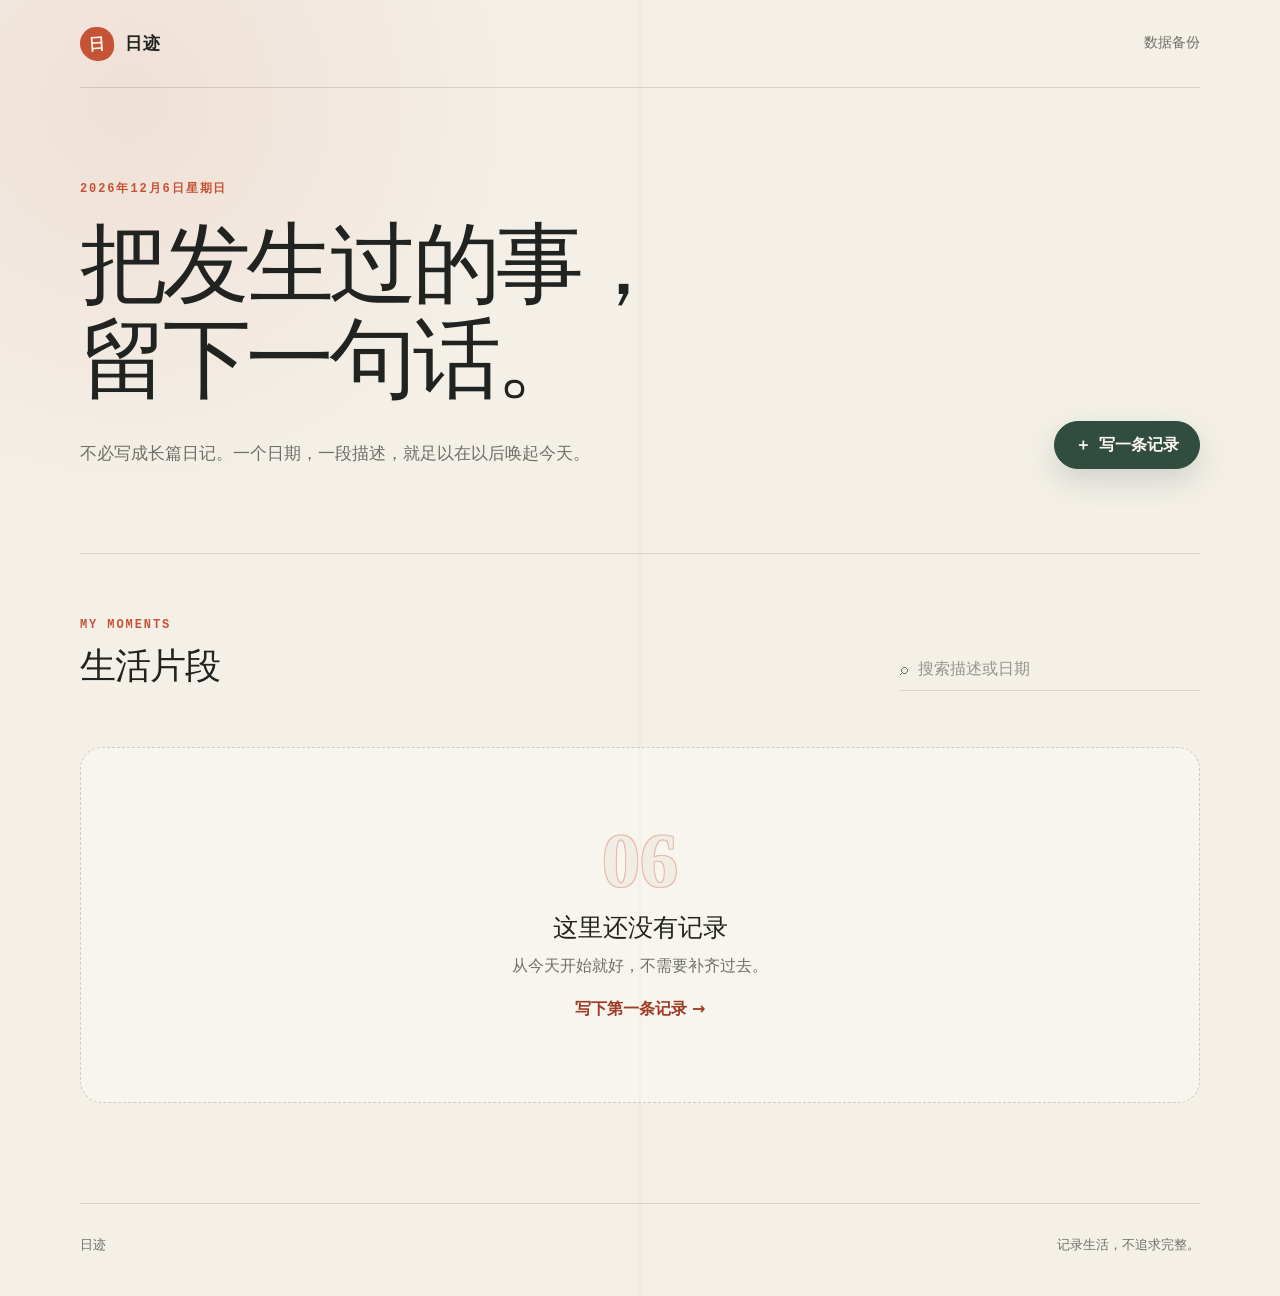
==== index.html @ 6a1df158 "Add files via upload" ====
<!doctype html>
<html lang="zh-CN">
  <head>
    <meta charset="UTF-8" />
    <meta name="viewport" content="width=device-width, initial-scale=1.0" />
    <meta
      name="description"
      content="日迹——一个简洁、私人的本地生活记录网页。"
    />
    <title>日迹 · 生活记录</title>
    <link rel="stylesheet" href="./styles.css" />
  </head>
  <body>
    <div class="page-shell">
      <header class="site-header">
        <a class="brand" href="#" aria-label="返回顶部">
          <span class="brand-mark" aria-hidden="true">日</span>
          <span>日迹</span>
        </a>

        <button
          class="quiet-button"
          id="backupButton"
          type="button"
          aria-expanded="false"
          aria-controls="backupPanel"
        >
          数据备份
        </button>
      </header>

      <main>
        <section class="hero" aria-labelledby="pageTitle">
          <div>
            <p class="eyebrow" id="todayLabel"></p>
            <h1 id="pageTitle">把发生过的事，<br />留下一句话。</h1>
            <p class="hero-copy">
              不必写成长篇日记。一个日期，一段描述，就足以在以后唤起今天。
            </p>
          </div>

          <button class="primary-button" id="openComposerButton" type="button">
            <span aria-hidden="true">＋</span>
            写一条记录
          </button>
        </section>

        <section
          class="backup-panel"
          id="backupPanel"
          aria-label="数据备份"
          hidden
        >
          <div>
            <strong>记录只保存在这个浏览器中</strong>
            <p>建议偶尔导出备份。以后换电脑时，可以再导入回来。</p>
          </div>
          <div class="backup-actions">
            <button class="secondary-button" id="exportButton" type="button">
              导出备份
            </button>
            <button class="secondary-button" id="importButton" type="button">
              导入备份
            </button>
            <input
              id="importInput"
              type="file"
              accept="application/json,.json"
              hidden
            />
          </div>
        </section>

        <section class="records-section" aria-labelledby="recordsTitle">
          <div class="section-heading">
            <div>
              <p class="section-kicker">MY MOMENTS</p>
              <h2 id="recordsTitle">生活片段</h2>
            </div>

            <label class="search-box">
              <span class="visually-hidden">搜索记录</span>
              <span aria-hidden="true">⌕</span>
              <input
                id="searchInput"
                type="search"
                placeholder="搜索描述或日期"
                autocomplete="off"
              />
            </label>
          </div>

          <div id="recordsList" aria-live="polite"></div>

          <div class="empty-state" id="emptyState" hidden>
            <span class="empty-date" id="emptyDate" aria-hidden="true"></span>
            <h3>这里还没有记录</h3>
            <p>从今天开始就好，不需要补齐过去。</p>
            <button
              class="text-button"
              id="emptyComposerButton"
              type="button"
            >
              写下第一条记录 →
            </button>
          </div>

          <div class="empty-state compact" id="searchEmptyState" hidden>
            <h3>没有找到相关记录</h3>
            <p>换一个关键词试试看。</p>
          </div>
        </section>
      </main>

      <footer>
        <span>日迹</span>
        <span>记录生活，不追求完整。</span>
      </footer>
    </div>

    <dialog class="composer" id="composerDialog">
      <form class="composer-card" id="recordForm">
        <div class="composer-heading">
          <div>
            <p class="section-kicker">A NEW MOMENT</p>
            <h2 id="composerTitle">写一条记录</h2>
          </div>
          <button
            class="icon-button"
            id="closeComposerButton"
            type="button"
            aria-label="关闭"
          >
            ×
          </button>
        </div>

        <input id="recordId" type="hidden" />

        <label class="field">
          <span>日期</span>
          <input id="recordDate" type="date" required />
        </label>

        <label class="field">
          <span>简单描述</span>
          <textarea
            id="recordDescription"
            rows="6"
            maxlength="1000"
            placeholder="今天去了哪里，做了什么？"
            required
          ></textarea>
          <small><span id="characterCount">0</span> / 1000</small>
        </label>

        <div class="composer-actions">
          <button
            class="secondary-button danger-button"
            id="deleteButton"
            type="button"
            hidden
          >
            删除
          </button>
          <div class="composer-actions-right">
            <button
              class="secondary-button"
              id="cancelButton"
              type="button"
            >
              取消
            </button>
            <button class="primary-button" type="submit">保存记录</button>
          </div>
        </div>
      </form>
    </dialog>

    <div class="toast" id="toast" role="status" aria-live="polite"></div>

    <script src="./app.js"></script>
  </body>
</html>
---- styles.css ----
:root {
  color-scheme: light;
  --paper: #f4f0e8;
  --paper-deep: #e8e0d3;
  --ink: #20231f;
  --muted: #6d7068;
  --line: rgba(32, 35, 31, 0.14);
  --card: rgba(255, 253, 248, 0.72);
  --accent: #c65335;
  --accent-dark: #9e3b25;
  --green: #304d40;
  --shadow: 0 24px 70px rgba(55, 43, 28, 0.12);
  font-family:
    "Noto Sans SC", "Microsoft YaHei", "PingFang SC", system-ui, sans-serif;
}

* {
  box-sizing: border-box;
}

html {
  scroll-behavior: smooth;
}

body {
  min-width: 320px;
  margin: 0;
  color: var(--ink);
  background:
    radial-gradient(circle at 10% 8%, rgba(198, 83, 53, 0.1), transparent 26rem),
    linear-gradient(90deg, transparent 49.8%, rgba(32, 35, 31, 0.035) 50%, transparent 50.2%),
    var(--paper);
}

button,
input,
textarea {
  font: inherit;
}

button {
  color: inherit;
}

button,
a {
  -webkit-tap-highlight-color: transparent;
}

.page-shell {
  width: min(1120px, calc(100% - 48px));
  min-height: 100vh;
  margin: 0 auto;
}

.site-header {
  display: flex;
  align-items: center;
  justify-content: space-between;
  min-height: 88px;
  border-bottom: 1px solid var(--line);
}

.brand {
  display: inline-flex;
  align-items: center;
  gap: 11px;
  color: var(--ink);
  font-size: 17px;
  font-weight: 720;
  letter-spacing: 0.08em;
  text-decoration: none;
}

.brand-mark {
  display: grid;
  width: 34px;
  height: 34px;
  place-items: center;
  color: #fff8ed;
  background: var(--accent);
  border-radius: 50% 50% 45% 55%;
  font-family: "Noto Serif SC", "Songti SC", serif;
  font-size: 16px;
  transform: rotate(-4deg);
}

.quiet-button,
.text-button,
.icon-button {
  padding: 0;
  border: 0;
  background: transparent;
  cursor: pointer;
}

.quiet-button {
  padding: 9px 0;
  color: var(--muted);
  border-bottom: 1px solid transparent;
  font-size: 14px;
}

.quiet-button:hover,
.quiet-button[aria-expanded="true"] {
  color: var(--ink);
  border-bottom-color: var(--ink);
}

.hero {
  display: grid;
  grid-template-columns: minmax(0, 1fr) auto;
  gap: 48px;
  align-items: end;
  padding: 92px 0 84px;
}

.eyebrow,
.section-kicker {
  margin: 0 0 20px;
  color: var(--accent);
  font-family: ui-monospace, SFMono-Regular, Menlo, Consolas, monospace;
  font-size: 12px;
  font-weight: 700;
  letter-spacing: 0.16em;
  text-transform: uppercase;
}

.hero h1 {
  max-width: 790px;
  margin: 0;
  font-family: "Noto Serif SC", "Songti SC", STSong, serif;
  font-size: clamp(48px, 8vw, 88px);
  font-weight: 500;
  letter-spacing: -0.055em;
  line-height: 1.08;
}

.hero-copy {
  max-width: 560px;
  margin: 30px 0 0;
  color: var(--muted);
  font-size: 17px;
  line-height: 1.9;
}

.primary-button,
.secondary-button {
  display: inline-flex;
  align-items: center;
  justify-content: center;
  min-height: 48px;
  padding: 0 20px;
  border-radius: 999px;
  cursor: pointer;
  transition:
    transform 160ms ease,
    background-color 160ms ease,
    border-color 160ms ease;
}

.primary-button {
  gap: 8px;
  color: #fff9f1;
  background: var(--green);
  border: 1px solid var(--green);
  box-shadow: 0 12px 30px rgba(48, 77, 64, 0.18);
  font-weight: 650;
}

.primary-button:hover {
  background: #223d31;
  transform: translateY(-2px);
}

.secondary-button {
  color: var(--ink);
  background: transparent;
  border: 1px solid var(--line);
}

.secondary-button:hover {
  background: rgba(255, 255, 255, 0.44);
  border-color: rgba(32, 35, 31, 0.32);
}

.backup-panel {
  display: flex;
  align-items: center;
  justify-content: space-between;
  gap: 28px;
  padding: 24px 28px;
  margin: -34px 0 64px;
  background: rgba(232, 224, 211, 0.62);
  border: 1px solid var(--line);
  border-radius: 18px;
}

.backup-panel[hidden] {
  display: none;
}

.backup-panel strong {
  font-family: "Noto Serif SC", "Songti SC", serif;
  font-size: 18px;
}

.backup-panel p {
  margin: 7px 0 0;
  color: var(--muted);
  font-size: 14px;
  line-height: 1.6;
}

.backup-actions {
  display: flex;
  flex: 0 0 auto;
  gap: 10px;
}

.records-section {
  padding: 64px 0 100px;
  border-top: 1px solid var(--line);
}

.section-heading {
  display: flex;
  align-items: end;
  justify-content: space-between;
  gap: 28px;
  margin-bottom: 56px;
}

.section-heading .section-kicker,
.composer-heading .section-kicker {
  margin-bottom: 10px;
}

.section-heading h2,
.composer-heading h2 {
  margin: 0;
  font-family: "Noto Serif SC", "Songti SC", serif;
  font-size: 36px;
  font-weight: 550;
  letter-spacing: -0.03em;
}

.search-box {
  display: flex;
  align-items: center;
  gap: 10px;
  width: min(300px, 100%);
  padding: 12px 0;
  color: var(--muted);
  border-bottom: 1px solid var(--line);
}

.search-box:focus-within {
  color: var(--accent);
  border-bottom-color: var(--accent);
}

.search-box input {
  width: 100%;
  padding: 0;
  color: var(--ink);
  background: transparent;
  border: 0;
  outline: none;
}

.search-box input::placeholder {
  color: #92948d;
}

.month-group {
  display: grid;
  grid-template-columns: 160px minmax(0, 1fr);
  gap: 38px;
  margin-bottom: 58px;
}

.month-label {
  position: sticky;
  top: 28px;
  align-self: start;
  padding-top: 4px;
}

.month-label strong {
  display: block;
  font-family: "Noto Serif SC", "Songti SC", serif;
  font-size: 28px;
  font-weight: 550;
}

.month-label span {
  display: block;
  margin-top: 8px;
  color: var(--muted);
  font-family: ui-monospace, SFMono-Regular, Menlo, Consolas, monospace;
  font-size: 12px;
  letter-spacing: 0.08em;
}

.month-records {
  position: relative;
  display: grid;
  gap: 14px;
}

.month-records::before {
  position: absolute;
  top: 18px;
  bottom: 18px;
  left: 51px;
  width: 1px;
  background: var(--line);
  content: "";
}

.record-card {
  position: relative;
  display: grid;
  grid-template-columns: 104px minmax(0, 1fr) auto;
  gap: 24px;
  align-items: start;
  min-height: 112px;
  padding: 24px 26px 24px 0;
  background: var(--card);
  border: 1px solid rgba(32, 35, 31, 0.08);
  border-radius: 2px 18px 18px 2px;
  box-shadow: 0 8px 30px rgba(55, 43, 28, 0.04);
  transition:
    transform 180ms ease,
    box-shadow 180ms ease,
    background-color 180ms ease;
}

.record-card:hover {
  background: rgba(255, 253, 248, 0.94);
  box-shadow: 0 16px 44px rgba(55, 43, 28, 0.08);
  transform: translateX(4px);
}

.record-date {
  position: relative;
  z-index: 1;
  display: flex;
  flex-direction: column;
  align-items: center;
  justify-content: center;
  min-height: 64px;
  background: var(--card);
}

.record-date strong {
  font-family: "Noto Serif SC", "Songti SC", serif;
  font-size: 34px;
  font-weight: 500;
  line-height: 1;
}

.record-date span {
  margin-top: 7px;
  color: var(--muted);
  font-size: 12px;
}

.record-description {
  padding-top: 5px;
  white-space: pre-wrap;
  overflow-wrap: anywhere;
  font-size: 16px;
  line-height: 1.85;
}

.edit-button {
  padding: 7px 0;
  color: var(--muted);
  border: 0;
  border-bottom: 1px solid transparent;
  background: transparent;
  cursor: pointer;
  font-size: 13px;
}

.edit-button:hover {
  color: var(--accent);
  border-bottom-color: var(--accent);
}

.empty-state {
  padding: 82px 24px;
  text-align: center;
  background: rgba(255, 253, 248, 0.4);
  border: 1px dashed rgba(32, 35, 31, 0.2);
  border-radius: 22px;
}

.empty-state[hidden] {
  display: none;
}

.empty-state.compact {
  padding: 56px 24px;
}

.empty-date {
  display: block;
  margin-bottom: 20px;
  color: var(--paper-deep);
  font-family: "Noto Serif SC", "Songti SC", serif;
  font-size: 76px;
  font-weight: 700;
  line-height: 0.8;
  text-shadow:
    -1px -1px 0 var(--accent),
    1px -1px 0 var(--accent),
    -1px 1px 0 var(--accent),
    1px 1px 0 var(--accent);
  opacity: 0.35;
}

.empty-state h3 {
  margin: 0;
  font-family: "Noto Serif SC", "Songti SC", serif;
  font-size: 25px;
  font-weight: 550;
}

.empty-state p {
  margin: 12px 0 22px;
  color: var(--muted);
}

.text-button {
  color: var(--accent-dark);
  font-weight: 650;
}

footer {
  display: flex;
  justify-content: space-between;
  gap: 20px;
  padding: 32px 0 42px;
  color: var(--muted);
  border-top: 1px solid var(--line);
  font-size: 13px;
}

.composer {
  width: min(620px, calc(100% - 32px));
  max-height: min(760px, calc(100vh - 32px));
  padding: 0;
  overflow: auto;
  background: transparent;
  border: 0;
}

.composer::backdrop {
  background: rgba(27, 29, 25, 0.48);
  backdrop-filter: blur(6px);
}

.composer-card {
  padding: 34px;
  background: #fbf8f1;
  border: 1px solid rgba(255, 255, 255, 0.45);
  border-radius: 24px;
  box-shadow: var(--shadow);
}

.composer-heading {
  display: flex;
  align-items: start;
  justify-content: space-between;
  gap: 20px;
  margin-bottom: 34px;
}

.composer-heading h2 {
  font-size: 31px;
}

.icon-button {
  display: grid;
  width: 38px;
  height: 38px;
  place-items: center;
  color: var(--muted);
  border: 1px solid var(--line);
  border-radius: 50%;
  font-size: 25px;
  line-height: 1;
}

.icon-button:hover {
  color: var(--ink);
  background: var(--paper);
}

.field {
  display: grid;
  gap: 10px;
  margin-bottom: 25px;
}

.field > span {
  font-size: 14px;
  font-weight: 700;
}

.field input,
.field textarea {
  width: 100%;
  padding: 14px 16px;
  color: var(--ink);
  background: rgba(255, 255, 255, 0.55);
  border: 1px solid var(--line);
  border-radius: 12px;
  outline: none;
}

.field textarea {
  min-height: 156px;
  resize: vertical;
  line-height: 1.75;
}

.field input:focus,
.field textarea:focus {
  border-color: var(--accent);
  box-shadow: 0 0 0 3px rgba(198, 83, 53, 0.09);
}

.field small {
  justify-self: end;
  color: var(--muted);
}

.composer-actions {
  display: flex;
  align-items: center;
  justify-content: space-between;
  gap: 14px;
  padding-top: 8px;
}

.composer-actions-right {
  display: flex;
  gap: 10px;
  margin-left: auto;
}

.danger-button {
  color: #9f352c;
}

.danger-button:hover {
  color: #fff;
  background: #9f352c;
  border-color: #9f352c;
}

.toast {
  position: fixed;
  right: 24px;
  bottom: 24px;
  z-index: 20;
  padding: 13px 18px;
  color: #fffaf2;
  background: var(--green);
  border-radius: 999px;
  box-shadow: var(--shadow);
  opacity: 0;
  pointer-events: none;
  transform: translateY(12px);
  transition:
    opacity 180ms ease,
    transform 180ms ease;
}

.toast.visible {
  opacity: 1;
  transform: translateY(0);
}

.visually-hidden {
  position: absolute;
  width: 1px;
  height: 1px;
  padding: 0;
  margin: -1px;
  overflow: hidden;
  clip: rect(0, 0, 0, 0);
  white-space: nowrap;
  border: 0;
}

@media (max-width: 760px) {
  .page-shell {
    width: min(100% - 28px, 680px);
  }

  .site-header {
    min-height: 72px;
  }

  .hero {
    grid-template-columns: 1fr;
    gap: 38px;
    align-items: start;
    padding: 68px 0 62px;
  }

  .hero h1 {
    font-size: clamp(46px, 15vw, 70px);
  }

  .hero .primary-button {
    width: 100%;
  }

  .backup-panel {
    align-items: stretch;
    flex-direction: column;
    margin-top: -20px;
  }

  .backup-actions {
    flex-wrap: wrap;
  }

  .backup-actions .secondary-button {
    flex: 1;
  }

  .records-section {
    padding-top: 48px;
  }

  .section-heading {
    align-items: stretch;
    flex-direction: column;
    margin-bottom: 42px;
  }

  .search-box {
    width: 100%;
  }

  .month-group {
    grid-template-columns: 1fr;
    gap: 18px;
    margin-bottom: 46px;
  }

  .month-label {
    position: static;
    display: flex;
    align-items: baseline;
    gap: 12px;
  }

  .month-label span {
    margin: 0;
  }

  .record-card {
    grid-template-columns: 76px minmax(0, 1fr);
    gap: 14px;
    padding: 20px 18px 20px 0;
  }

  .month-records::before {
    left: 37px;
  }

  .record-date strong {
    font-size: 29px;
  }

  .record-description {
    font-size: 15px;
  }

  .edit-button {
    grid-column: 2;
    justify-self: start;
    padding-top: 0;
  }

  .composer-card {
    padding: 26px 20px 22px;
    border-radius: 20px;
  }

  .composer-actions {
    align-items: stretch;
    flex-direction: column-reverse;
  }

  .composer-actions-right {
    width: 100%;
    margin: 0;
  }

  .composer-actions-right > * {
    flex: 1;
  }

  .danger-button {
    align-self: start;
  }
}

@media (prefers-reduced-motion: reduce) {
  *,
  *::before,
  *::after {
    scroll-behavior: auto !important;
    transition-duration: 0.01ms !important;
  }
}
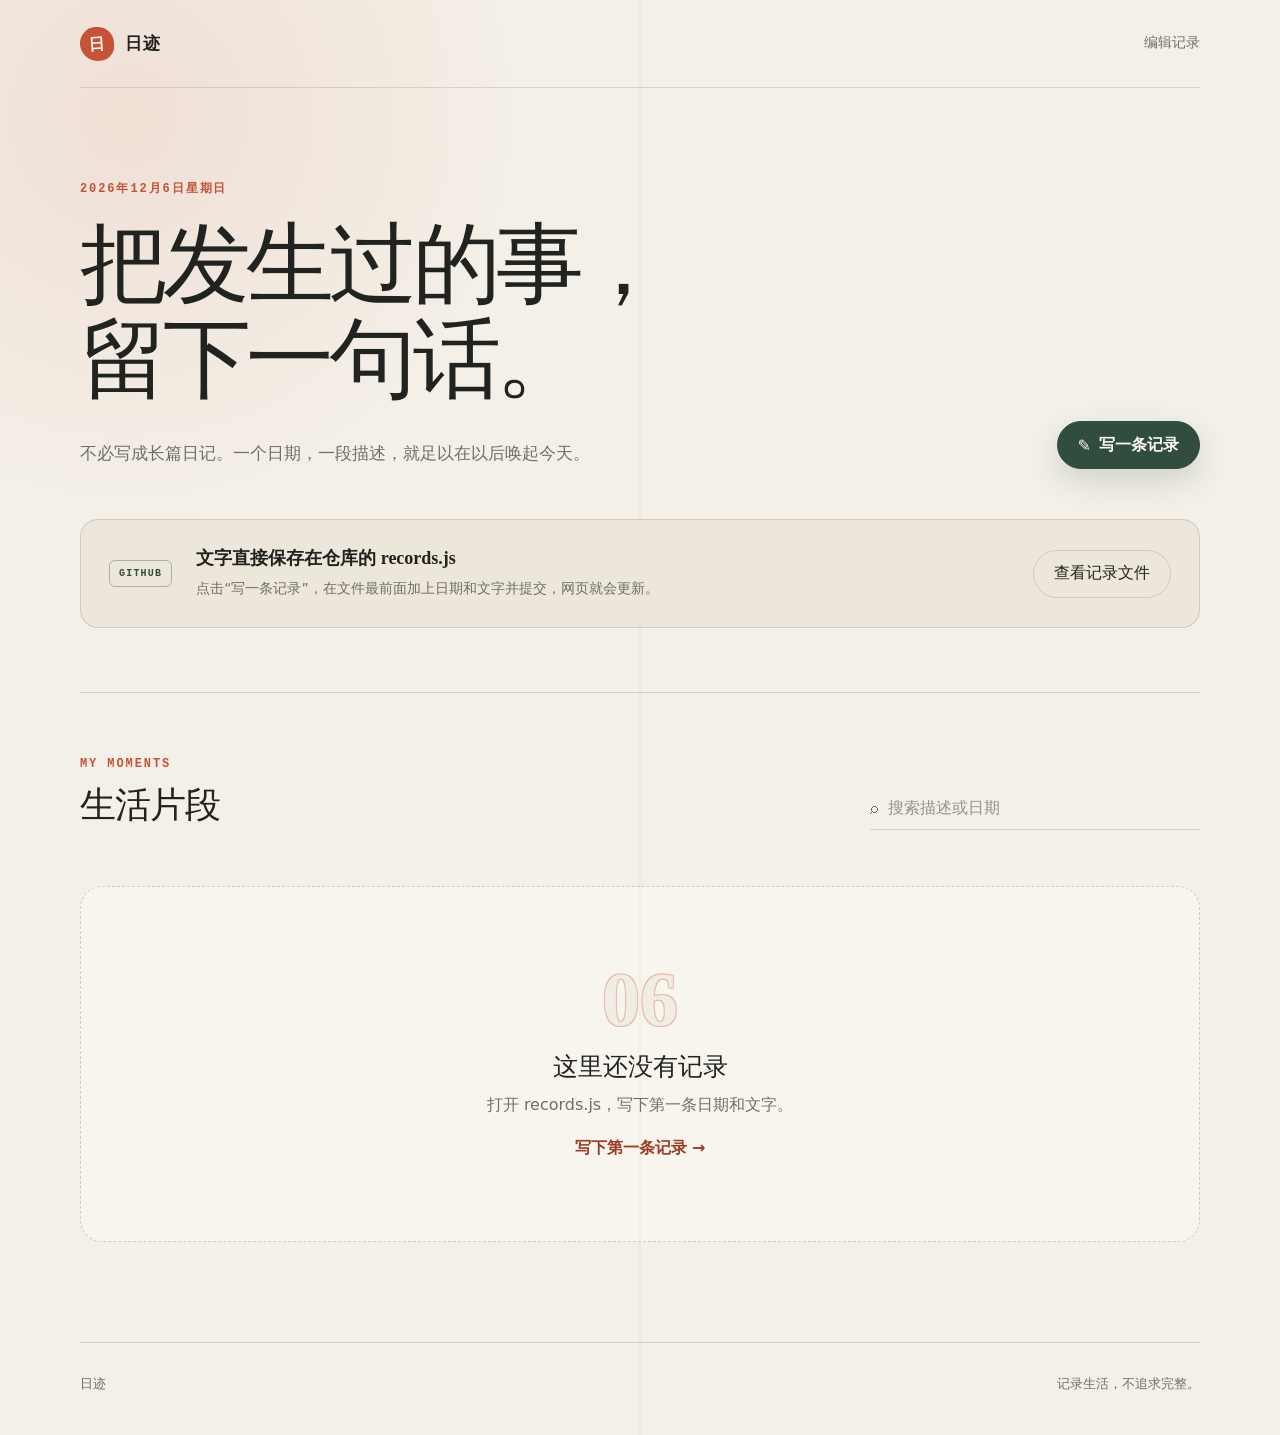
==== commit bab4bfc4: "file update" ====
--- a/index.html
+++ b/index.html
@@ -5,7 +5,7 @@
     <meta name="viewport" content="width=device-width, initial-scale=1.0" />
     <meta
       name="description"
-      content="日迹——一个简洁、私人的本地生活记录网页。"
+      content="日迹——一个只记录日期和文字的生活记录网页。"
     />
     <title>日迹 · 生活记录</title>
     <link rel="stylesheet" href="./styles.css" />
@@ -18,15 +18,16 @@
           <span>日迹</span>
         </a>
 
-        <button
-          class="quiet-button"
-          id="backupButton"
-          type="button"
-          aria-expanded="false"
-          aria-controls="backupPanel"
-        >
-          数据备份
-        </button>
+        <nav class="header-actions" aria-label="记录操作">
+          <a
+            class="quiet-button"
+            href="https://github.com/songsiyi2024/life-records-draft/edit/main/records.js"
+            target="_blank"
+            rel="noreferrer"
+          >
+            编辑记录
+          </a>
+        </nav>
       </header>
 
       <main>
@@ -39,36 +40,33 @@
             </p>
           </div>
 
-          <button class="primary-button" id="openComposerButton" type="button">
-            <span aria-hidden="true">＋</span>
+          <a
+            class="primary-button"
+            href="https://github.com/songsiyi2024/life-records-draft/edit/main/records.js"
+            target="_blank"
+            rel="noreferrer"
+          >
+            <span aria-hidden="true">✎</span>
             写一条记录
-          </button>
+          </a>
         </section>
 
-        <section
-          class="backup-panel"
-          id="backupPanel"
-          aria-label="数据备份"
-          hidden
-        >
+        <section class="github-panel" aria-label="记录方式说明">
+          <div class="privacy-mark" aria-hidden="true">GITHUB</div>
           <div>
-            <strong>记录只保存在这个浏览器中</strong>
-            <p>建议偶尔导出备份。以后换电脑时，可以再导入回来。</p>
+            <strong>文字直接保存在仓库的 records.js</strong>
+            <p>
+              点击“写一条记录”，在文件最前面加上日期和文字并提交，网页就会更新。
+            </p>
           </div>
-          <div class="backup-actions">
-            <button class="secondary-button" id="exportButton" type="button">
-              导出备份
-            </button>
-            <button class="secondary-button" id="importButton" type="button">
-              导入备份
-            </button>
-            <input
-              id="importInput"
-              type="file"
-              accept="application/json,.json"
-              hidden
-            />
-          </div>
+          <a
+            class="secondary-button"
+            href="https://github.com/songsiyi2024/life-records-draft/blob/main/records.js"
+            target="_blank"
+            rel="noreferrer"
+          >
+            查看记录文件
+          </a>
         </section>
 
         <section class="records-section" aria-labelledby="recordsTitle">
@@ -79,7 +77,9 @@
             </div>
 
             <label class="search-box">
-              <span class="visually-hidden">搜索记录</span>
+              <span class="visually-hidden">
+                搜索记录
+              </span>
               <span aria-hidden="true">⌕</span>
               <input
                 id="searchInput"
@@ -95,14 +95,15 @@
           <div class="empty-state" id="emptyState" hidden>
             <span class="empty-date" id="emptyDate" aria-hidden="true"></span>
             <h3>这里还没有记录</h3>
-            <p>从今天开始就好，不需要补齐过去。</p>
-            <button
+            <p>打开 records.js，写下第一条日期和文字。</p>
+            <a
               class="text-button"
-              id="emptyComposerButton"
-              type="button"
+              href="https://github.com/songsiyi2024/life-records-draft/edit/main/records.js"
+              target="_blank"
+              rel="noreferrer"
             >
               写下第一条记录 →
-            </button>
+            </a>
           </div>
 
           <div class="empty-state compact" id="searchEmptyState" hidden>
@@ -118,67 +119,7 @@
       </footer>
     </div>
 
-    <dialog class="composer" id="composerDialog">
-      <form class="composer-card" id="recordForm">
-        <div class="composer-heading">
-          <div>
-            <p class="section-kicker">A NEW MOMENT</p>
-            <h2 id="composerTitle">写一条记录</h2>
-          </div>
-          <button
-            class="icon-button"
-            id="closeComposerButton"
-            type="button"
-            aria-label="关闭"
-          >
-            ×
-          </button>
-        </div>
-
-        <input id="recordId" type="hidden" />
-
-        <label class="field">
-          <span>日期</span>
-          <input id="recordDate" type="date" required />
-        </label>
-
-        <label class="field">
-          <span>简单描述</span>
-          <textarea
-            id="recordDescription"
-            rows="6"
-            maxlength="1000"
-            placeholder="今天去了哪里，做了什么？"
-            required
-          ></textarea>
-          <small><span id="characterCount">0</span> / 1000</small>
-        </label>
-
-        <div class="composer-actions">
-          <button
-            class="secondary-button danger-button"
-            id="deleteButton"
-            type="button"
-            hidden
-          >
-            删除
-          </button>
-          <div class="composer-actions-right">
-            <button
-              class="secondary-button"
-              id="cancelButton"
-              type="button"
-            >
-              取消
-            </button>
-            <button class="primary-button" type="submit">保存记录</button>
-          </div>
-        </div>
-      </form>
-    </dialog>
-
-    <div class="toast" id="toast" role="status" aria-live="polite"></div>
-
+    <script src="./records.js"></script>
     <script src="./app.js"></script>
   </body>
 </html>
--- a/styles.css
+++ b/styles.css
@@ -28,18 +28,18 @@
   color: var(--ink);
   background:
     radial-gradient(circle at 10% 8%, rgba(198, 83, 53, 0.1), transparent 26rem),
-    linear-gradient(90deg, transparent 49.8%, rgba(32, 35, 31, 0.035) 50%, transparent 50.2%),
+    linear-gradient(
+      90deg,
+      transparent 49.8%,
+      rgba(32, 35, 31, 0.035) 50%,
+      transparent 50.2%
+    ),
     var(--paper);
 }
 
 button,
-input,
-textarea {
+input {
   font: inherit;
-}
-
-button {
-  color: inherit;
 }
 
 button,
@@ -85,24 +85,26 @@
   transform: rotate(-4deg);
 }
 
+.header-actions {
+  display: flex;
+  gap: 22px;
+}
+
 .quiet-button,
-.text-button,
-.icon-button {
-  padding: 0;
+.text-button {
+  color: var(--muted);
+  background: transparent;
   border: 0;
-  background: transparent;
-  cursor: pointer;
+  text-decoration: none;
 }
 
 .quiet-button {
   padding: 9px 0;
-  color: var(--muted);
   border-bottom: 1px solid transparent;
   font-size: 14px;
 }
 
-.quiet-button:hover,
-.quiet-button[aria-expanded="true"] {
+.quiet-button:hover {
   color: var(--ink);
   border-bottom-color: var(--ink);
 }
@@ -137,7 +139,7 @@
 }
 
 .hero-copy {
-  max-width: 560px;
+  max-width: 610px;
   margin: 30px 0 0;
   color: var(--muted);
   font-size: 17px;
@@ -152,7 +154,7 @@
   min-height: 48px;
   padding: 0 20px;
   border-radius: 999px;
-  cursor: pointer;
+  text-decoration: none;
   transition:
     transform 160ms ease,
     background-color 160ms ease,
@@ -174,6 +176,7 @@
 }
 
 .secondary-button {
+  flex: 0 0 auto;
   color: var(--ink);
   background: transparent;
   border: 1px solid var(--line);
@@ -184,38 +187,43 @@
   border-color: rgba(32, 35, 31, 0.32);
 }
 
-.backup-panel {
+.github-panel {
   display: flex;
   align-items: center;
-  justify-content: space-between;
-  gap: 28px;
-  padding: 24px 28px;
+  gap: 24px;
+  padding: 26px 28px;
   margin: -34px 0 64px;
   background: rgba(232, 224, 211, 0.62);
   border: 1px solid var(--line);
   border-radius: 18px;
 }
 
-.backup-panel[hidden] {
-  display: none;
-}
-
-.backup-panel strong {
+.privacy-mark {
+  flex: 0 0 auto;
+  padding: 7px 9px;
+  color: var(--green);
+  border: 1px solid rgba(48, 77, 64, 0.35);
+  border-radius: 6px;
+  font-family: ui-monospace, SFMono-Regular, Menlo, Consolas, monospace;
+  font-size: 10px;
+  font-weight: 800;
+  letter-spacing: 0.12em;
+}
+
+.github-panel > div:nth-child(2) {
+  flex: 1;
+}
+
+.github-panel strong {
   font-family: "Noto Serif SC", "Songti SC", serif;
   font-size: 18px;
 }
 
-.backup-panel p {
+.github-panel p {
   margin: 7px 0 0;
   color: var(--muted);
   font-size: 14px;
-  line-height: 1.6;
-}
-
-.backup-actions {
-  display: flex;
-  flex: 0 0 auto;
-  gap: 10px;
+  line-height: 1.7;
 }
 
 .records-section {
@@ -231,13 +239,11 @@
   margin-bottom: 56px;
 }
 
-.section-heading .section-kicker,
-.composer-heading .section-kicker {
+.section-heading .section-kicker {
   margin-bottom: 10px;
 }
 
-.section-heading h2,
-.composer-heading h2 {
+.section-heading h2 {
   margin: 0;
   font-family: "Noto Serif SC", "Songti SC", serif;
   font-size: 36px;
@@ -249,7 +255,7 @@
   display: flex;
   align-items: center;
   gap: 10px;
-  width: min(300px, 100%);
+  width: min(330px, 100%);
   padding: 12px 0;
   color: var(--muted);
   border-bottom: 1px solid var(--line);
@@ -322,7 +328,7 @@
 .record-card {
   position: relative;
   display: grid;
-  grid-template-columns: 104px minmax(0, 1fr) auto;
+  grid-template-columns: 104px minmax(0, 1fr);
   gap: 24px;
   align-items: start;
   min-height: 112px;
@@ -375,19 +381,20 @@
   line-height: 1.85;
 }
 
-.edit-button {
-  padding: 7px 0;
-  color: var(--muted);
-  border: 0;
-  border-bottom: 1px solid transparent;
-  background: transparent;
-  cursor: pointer;
-  font-size: 13px;
-}
-
-.edit-button:hover {
-  color: var(--accent);
-  border-bottom-color: var(--accent);
+.record-description > strong {
+  font-family: "Noto Serif SC", "Songti SC", serif;
+  font-size: 19px;
+  font-weight: 650;
+}
+
+.record-description p {
+  margin: 5px 0 0;
+  color: var(--muted);
+}
+
+.text-button {
+  color: var(--accent-dark);
+  font-weight: 650;
 }
 
 .empty-state {
@@ -434,11 +441,6 @@
   color: var(--muted);
 }
 
-.text-button {
-  color: var(--accent-dark);
-  font-weight: 650;
-}
-
 footer {
   display: flex;
   justify-content: space-between;
@@ -447,143 +449,6 @@
   color: var(--muted);
   border-top: 1px solid var(--line);
   font-size: 13px;
-}
-
-.composer {
-  width: min(620px, calc(100% - 32px));
-  max-height: min(760px, calc(100vh - 32px));
-  padding: 0;
-  overflow: auto;
-  background: transparent;
-  border: 0;
-}
-
-.composer::backdrop {
-  background: rgba(27, 29, 25, 0.48);
-  backdrop-filter: blur(6px);
-}
-
-.composer-card {
-  padding: 34px;
-  background: #fbf8f1;
-  border: 1px solid rgba(255, 255, 255, 0.45);
-  border-radius: 24px;
-  box-shadow: var(--shadow);
-}
-
-.composer-heading {
-  display: flex;
-  align-items: start;
-  justify-content: space-between;
-  gap: 20px;
-  margin-bottom: 34px;
-}
-
-.composer-heading h2 {
-  font-size: 31px;
-}
-
-.icon-button {
-  display: grid;
-  width: 38px;
-  height: 38px;
-  place-items: center;
-  color: var(--muted);
-  border: 1px solid var(--line);
-  border-radius: 50%;
-  font-size: 25px;
-  line-height: 1;
-}
-
-.icon-button:hover {
-  color: var(--ink);
-  background: var(--paper);
-}
-
-.field {
-  display: grid;
-  gap: 10px;
-  margin-bottom: 25px;
-}
-
-.field > span {
-  font-size: 14px;
-  font-weight: 700;
-}
-
-.field input,
-.field textarea {
-  width: 100%;
-  padding: 14px 16px;
-  color: var(--ink);
-  background: rgba(255, 255, 255, 0.55);
-  border: 1px solid var(--line);
-  border-radius: 12px;
-  outline: none;
-}
-
-.field textarea {
-  min-height: 156px;
-  resize: vertical;
-  line-height: 1.75;
-}
-
-.field input:focus,
-.field textarea:focus {
-  border-color: var(--accent);
-  box-shadow: 0 0 0 3px rgba(198, 83, 53, 0.09);
-}
-
-.field small {
-  justify-self: end;
-  color: var(--muted);
-}
-
-.composer-actions {
-  display: flex;
-  align-items: center;
-  justify-content: space-between;
-  gap: 14px;
-  padding-top: 8px;
-}
-
-.composer-actions-right {
-  display: flex;
-  gap: 10px;
-  margin-left: auto;
-}
-
-.danger-button {
-  color: #9f352c;
-}
-
-.danger-button:hover {
-  color: #fff;
-  background: #9f352c;
-  border-color: #9f352c;
-}
-
-.toast {
-  position: fixed;
-  right: 24px;
-  bottom: 24px;
-  z-index: 20;
-  padding: 13px 18px;
-  color: #fffaf2;
-  background: var(--green);
-  border-radius: 999px;
-  box-shadow: var(--shadow);
-  opacity: 0;
-  pointer-events: none;
-  transform: translateY(12px);
-  transition:
-    opacity 180ms ease,
-    transform 180ms ease;
-}
-
-.toast.visible {
-  opacity: 1;
-  transform: translateY(0);
 }
 
 .visually-hidden {
@@ -607,6 +472,10 @@
     min-height: 72px;
   }
 
+  .header-actions {
+    gap: 14px;
+  }
+
   .hero {
     grid-template-columns: 1fr;
     gap: 38px;
@@ -622,18 +491,14 @@
     width: 100%;
   }
 
-  .backup-panel {
+  .github-panel {
     align-items: stretch;
     flex-direction: column;
     margin-top: -20px;
   }
 
-  .backup-actions {
-    flex-wrap: wrap;
-  }
-
-  .backup-actions .secondary-button {
-    flex: 1;
+  .github-panel .secondary-button {
+    width: 100%;
   }
 
   .records-section {
@@ -685,34 +550,6 @@
     font-size: 15px;
   }
 
-  .edit-button {
-    grid-column: 2;
-    justify-self: start;
-    padding-top: 0;
-  }
-
-  .composer-card {
-    padding: 26px 20px 22px;
-    border-radius: 20px;
-  }
-
-  .composer-actions {
-    align-items: stretch;
-    flex-direction: column-reverse;
-  }
-
-  .composer-actions-right {
-    width: 100%;
-    margin: 0;
-  }
-
-  .composer-actions-right > * {
-    flex: 1;
-  }
-
-  .danger-button {
-    align-self: start;
-  }
 }
 
 @media (prefers-reduced-motion: reduce) {
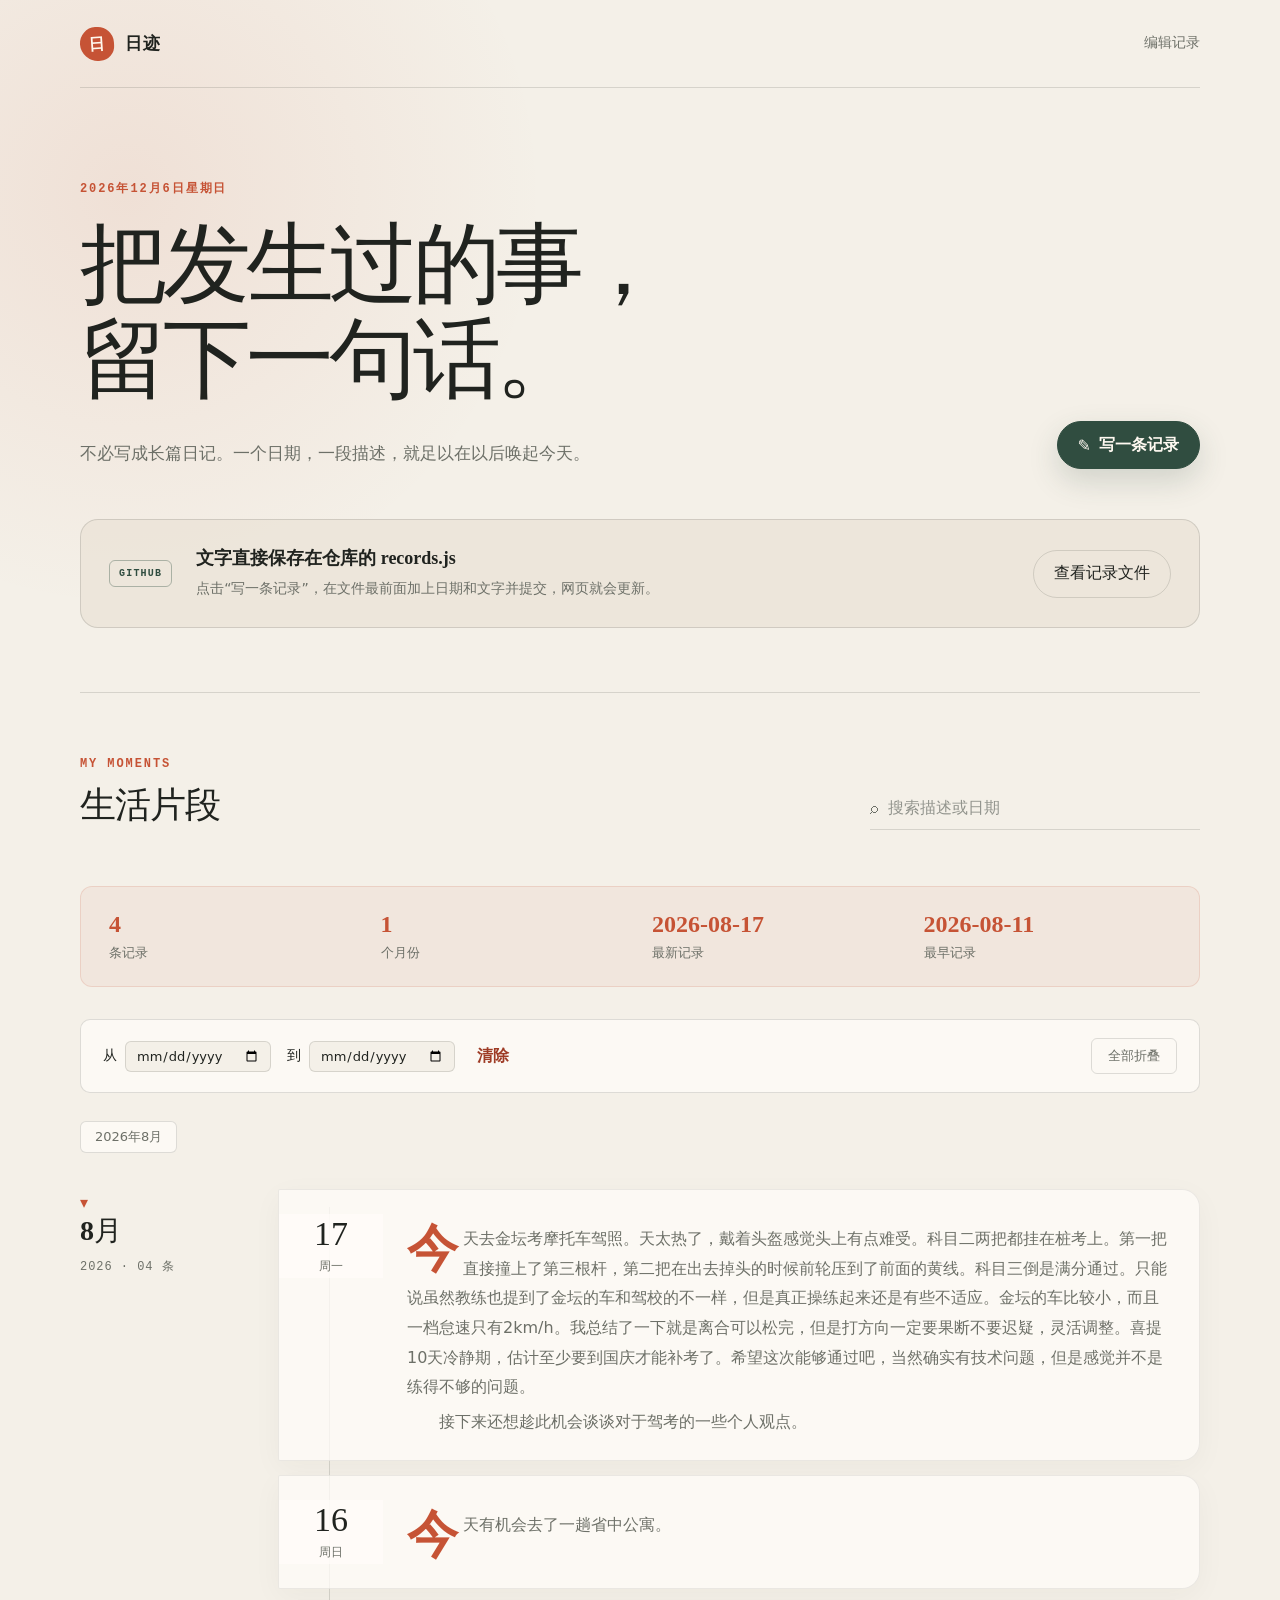
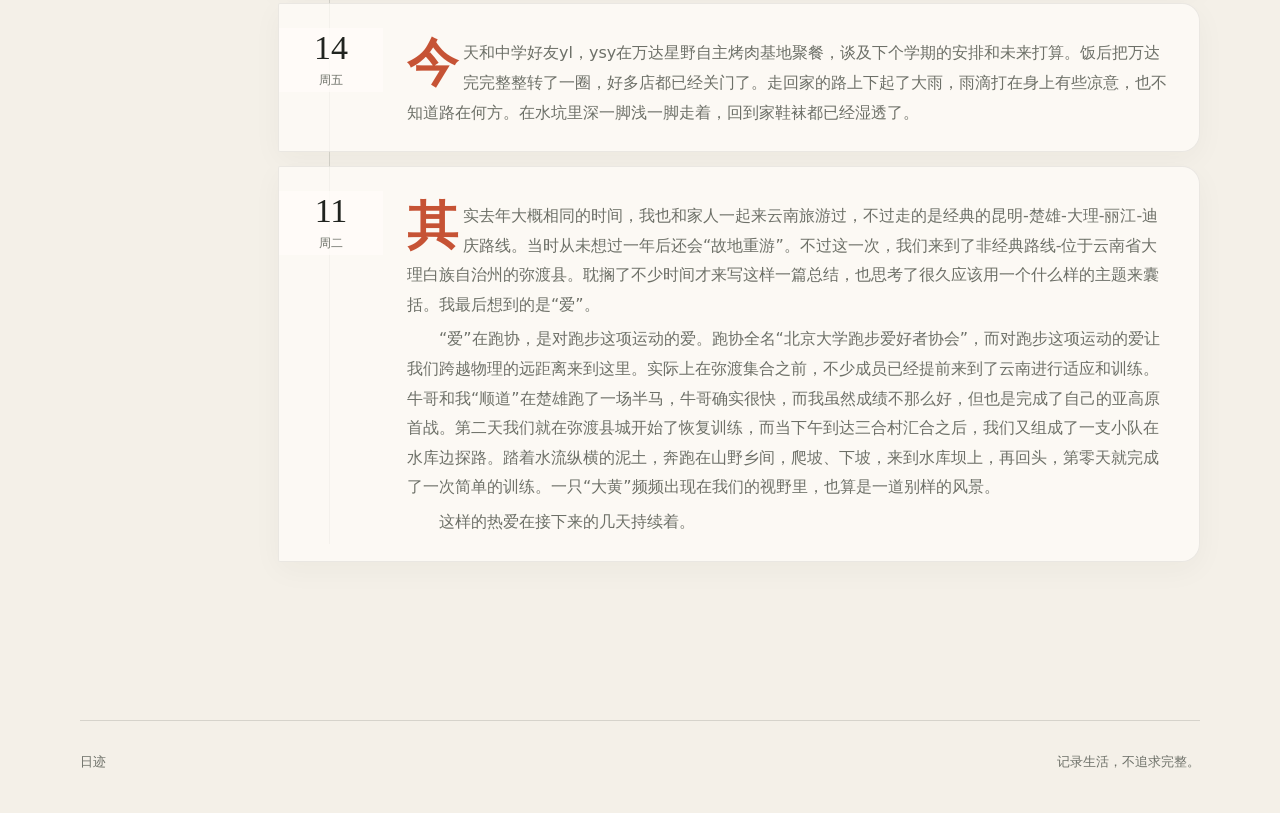
==== commit 2ec9ac22: "modified styles" ====
--- a/index.html
+++ b/index.html
@@ -90,6 +90,25 @@
             </label>
           </div>
 
+          <div class="stats-panel" id="statsPanel"></div>
+
+          <div class="filter-toolbar">
+            <div class="date-range-filter">
+              <label>
+                <span>从</span>
+                <input type="date" id="dateFrom" />
+              </label>
+              <label>
+                <span>到</span>
+                <input type="date" id="dateTo" />
+              </label>
+              <button class="text-button" id="clearDateRange">清除</button>
+            </div>
+            <button class="collapse-toggle" id="collapseAll">全部折叠</button>
+          </div>
+
+          <nav class="month-nav" id="monthNav" aria-label="月份导航"></nav>
+
           <div id="recordsList" aria-live="polite"></div>
 
           <div class="empty-state" id="emptyState" hidden>
--- a/styles.css
+++ b/styles.css
@@ -28,12 +28,6 @@
   color: var(--ink);
   background:
     radial-gradient(circle at 10% 8%, rgba(198, 83, 53, 0.1), transparent 26rem),
-    linear-gradient(
-      90deg,
-      transparent 49.8%,
-      rgba(32, 35, 31, 0.035) 50%,
-      transparent 50.2%
-    ),
     var(--paper);
 }
 
@@ -279,6 +273,125 @@
   color: #92948d;
 }
 
+.stats-panel {
+  margin-bottom: 32px;
+  padding: 24px 28px;
+  background: rgba(198, 83, 53, 0.06);
+  border: 1px solid rgba(198, 83, 53, 0.15);
+  border-radius: 12px;
+}
+
+.stats-panel[hidden] {
+  display: none;
+}
+
+.stats-grid {
+  display: grid;
+  grid-template-columns: repeat(auto-fit, minmax(140px, 1fr));
+  gap: 24px;
+}
+
+.stat-item {
+  display: flex;
+  flex-direction: column;
+  gap: 6px;
+}
+
+.stat-item strong {
+  font-family: "Noto Serif SC", "Songti SC", serif;
+  font-size: 24px;
+  font-weight: 600;
+  color: var(--accent);
+}
+
+.stat-item span {
+  color: var(--muted);
+  font-size: 13px;
+}
+
+.filter-toolbar {
+  display: flex;
+  align-items: center;
+  justify-content: space-between;
+  gap: 20px;
+  margin-bottom: 28px;
+  padding: 18px 22px;
+  background: var(--card);
+  border: 1px solid var(--line);
+  border-radius: 10px;
+}
+
+.date-range-filter {
+  display: flex;
+  align-items: center;
+  gap: 16px;
+  flex-wrap: wrap;
+}
+
+.date-range-filter label {
+  display: flex;
+  align-items: center;
+  gap: 8px;
+  font-size: 14px;
+}
+
+.date-range-filter input[type="date"] {
+  padding: 6px 10px;
+  border: 1px solid var(--line);
+  border-radius: 6px;
+  background: var(--paper);
+  color: var(--ink);
+  font-size: 13px;
+}
+
+.date-range-filter input[type="date"]:focus {
+  outline: none;
+  border-color: var(--accent);
+}
+
+.collapse-toggle {
+  padding: 8px 16px;
+  color: var(--muted);
+  background: transparent;
+  border: 1px solid var(--line);
+  border-radius: 6px;
+  font-size: 13px;
+  cursor: pointer;
+  transition: all 160ms ease;
+}
+
+.collapse-toggle:hover {
+  color: var(--ink);
+  background: rgba(255, 255, 255, 0.5);
+  border-color: var(--ink);
+}
+
+.month-nav {
+  display: flex;
+  flex-wrap: wrap;
+  gap: 10px;
+  margin-bottom: 36px;
+}
+
+.month-nav-item {
+  padding: 6px 14px;
+  color: var(--muted);
+  background: var(--card);
+  border: 1px solid var(--line);
+  border-radius: 6px;
+  text-decoration: none;
+  font-size: 13px;
+  transition: all 160ms ease;
+}
+
+.month-nav-item:hover {
+  color: var(--accent);
+  border-color: var(--accent);
+  background: rgba(198, 83, 53, 0.05);
+}
+
+
+
 .month-group {
   display: grid;
   grid-template-columns: 160px minmax(0, 1fr);
@@ -291,7 +404,34 @@
   top: 28px;
   align-self: start;
   padding-top: 4px;
-}
+  cursor: pointer;
+  transition: color 160ms ease;
+}
+
+.month-label:hover {
+  color: var(--accent);
+}
+
+.month-label:hover strong {
+  color: var(--accent);
+}
+
+.month-group.collapsed .month-records {
+  display: none;
+}
+
+.month-group.collapsed .month-label::before {
+  content: "▸ ";
+  color: var(--accent);
+  margin-right: 4px;
+}
+
+.month-group:not(.collapsed) .month-label::before {
+  content: "▾ ";
+  color: var(--accent);
+  margin-right: 4px;
+}
+
 
 .month-label strong {
   display: block;
@@ -375,10 +515,32 @@
 
 .record-description {
   padding-top: 5px;
-  white-space: pre-wrap;
   overflow-wrap: anywhere;
   font-size: 16px;
   line-height: 1.85;
+}
+
+.record-description p {
+  margin: 0 0 0.8em 0;
+  text-indent: 2em;
+}
+
+.record-description p:last-child {
+  margin-bottom: 0;
+}
+
+.record-description p:first-child::first-letter {
+  float: left;
+  font-size: 3.2em;
+  line-height: 0.85;
+  margin: 0.05em 0.1em 0 0;
+  font-family: "Noto Serif SC", "Songti SC", serif;
+  font-weight: 600;
+  color: var(--accent);
+}
+
+.record-description p:first-child {
+  text-indent: 0;
 }
 
 .record-description > strong {
@@ -532,6 +694,24 @@
     margin: 0;
   }
 
+  .filter-toolbar {
+    flex-direction: column;
+    align-items: stretch;
+  }
+
+  .date-range-filter {
+    width: 100%;
+  }
+
+  .collapse-toggle {
+    width: 100%;
+  }
+
+  .month-nav {
+    margin-bottom: 24px;
+  }
+
+
   .record-card {
     grid-template-columns: 76px minmax(0, 1fr);
     gap: 14px;
